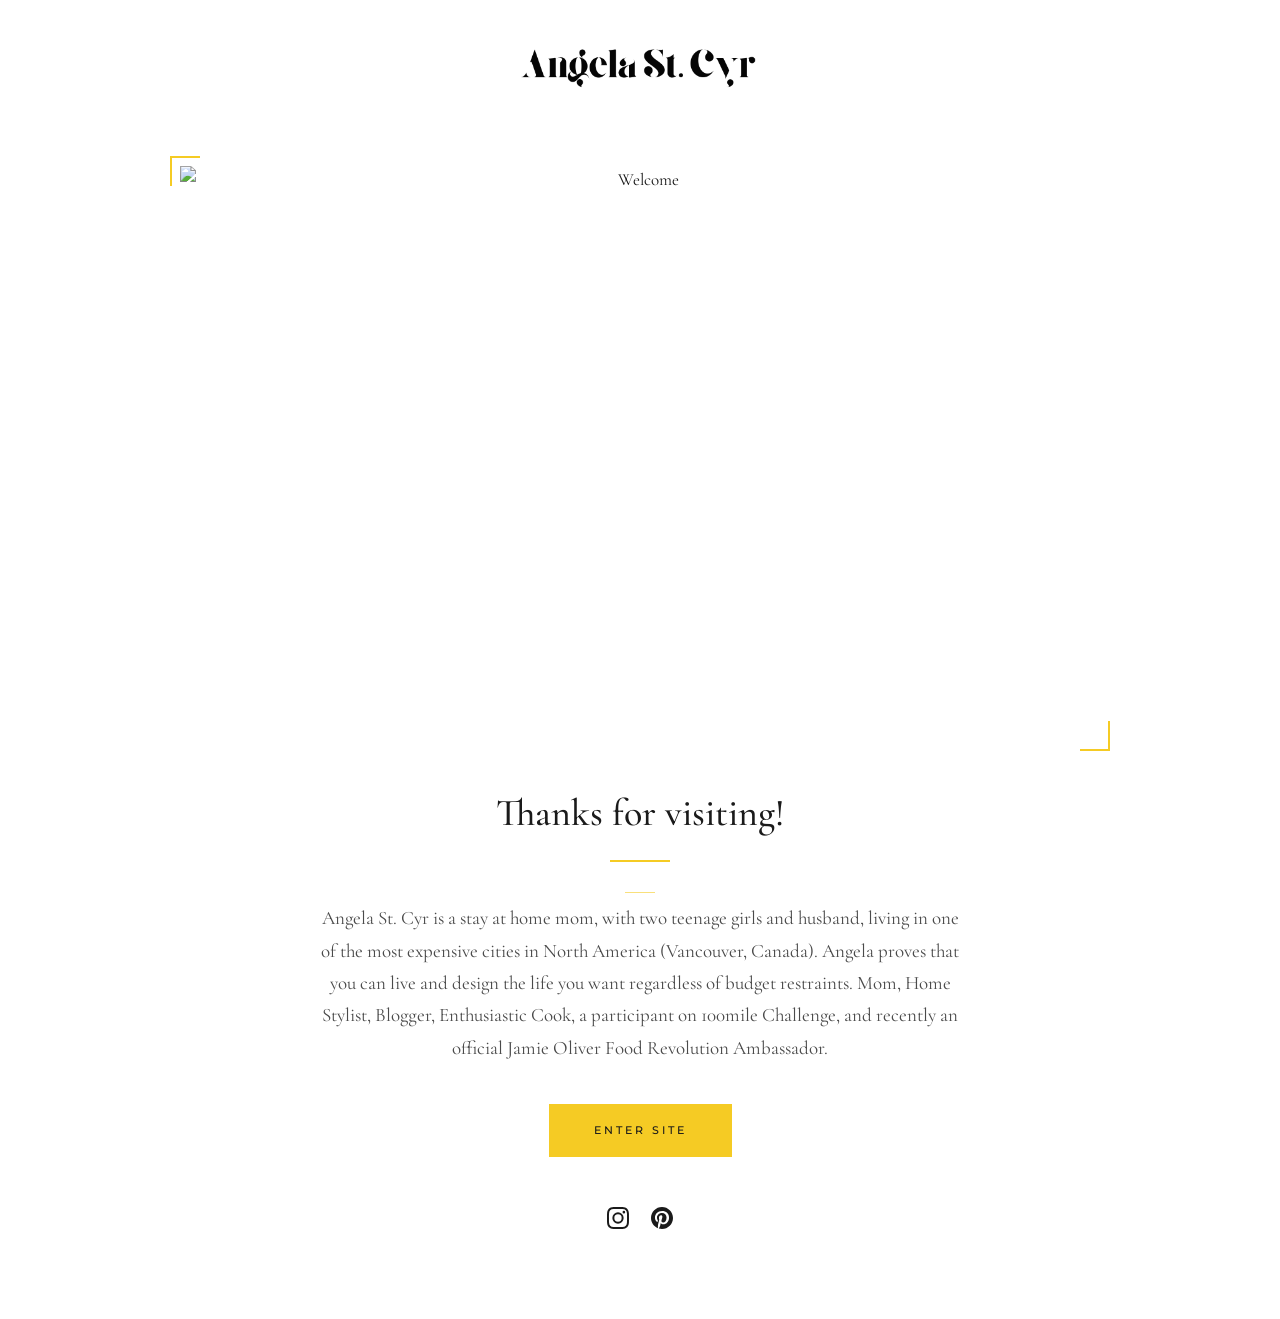
==== index.html @ c0035cd7 "first commit" ====
<!DOCTYPE html>
<html lang="en">
<head>
<meta charset="UTF-8">
<meta name="viewport" content="width=device-width, initial-scale=1.0">
<title>Welcome — Angela St. Cyr</title>
<link rel="preconnect" href="https://fonts.googleapis.com">
<link rel="preconnect" href="https://fonts.gstatic.com" crossorigin>
<link href="https://fonts.googleapis.com/css2?family=Cormorant+Garamond:ital,wght@0,400;0,500;0,600;0,700;1,400;1,500&family=Montserrat:wght@300;400;500&display=swap" rel="stylesheet">
<link rel="stylesheet" href="css/style.css">
</head>
<body class="intro-page">

<header class="intro-header">
  <a href="index.html" data-site-logo class="intro-logo" aria-label="Home"></a>
</header>

<main class="intro-main">
  <div class="intro-image-wrap">
    <div class="intro-image">
      <img id="introImage" src="" alt="Welcome">
    </div>
  </div>

  <h1 class="intro-greeting">Thanks for visiting!</h1>
  <div class="intro-yellow-bar"></div>
  <p class="intro-blurb" id="introBlurb"></p>

  <a href="recipes.html" class="enter-button">Enter Site</a>

  <div class="intro-social">
    <a data-social="instagram" href="#" target="_blank" rel="noopener" aria-label="Instagram">
      <svg width="22" height="22" viewBox="0 0 24 24" fill="currentColor">
        <path d="M12 2.163c3.204 0 3.584.012 4.85.07 3.252.148 4.771 1.691 4.919 4.919.058 1.265.069 1.645.069 4.849 0 3.205-.012 3.584-.069 4.849-.149 3.225-1.664 4.771-4.919 4.919-1.266.058-1.644.07-4.85.07-3.204 0-3.584-.012-4.849-.07-3.26-.149-4.771-1.699-4.919-4.92-.058-1.265-.07-1.644-.07-4.849 0-3.204.013-3.583.07-4.849.149-3.227 1.664-4.771 4.919-4.919 1.266-.057 1.645-.069 4.849-.069zM12 0C8.741 0 8.333.014 7.053.072 2.695.272.273 2.69.073 7.052.014 8.333 0 8.741 0 12c0 3.259.014 3.668.072 4.948.2 4.358 2.618 6.78 6.98 6.98C8.333 23.986 8.741 24 12 24c3.259 0 3.668-.014 4.948-.072 4.354-.2 6.782-2.618 6.979-6.98.059-1.28.073-1.689.073-4.948 0-3.259-.014-3.667-.072-4.947-.196-4.354-2.617-6.78-6.979-6.98C15.668.014 15.259 0 12 0zm0 5.838a6.162 6.162 0 100 12.324 6.162 6.162 0 000-12.324zM12 16a4 4 0 110-8 4 4 0 010 8zm6.406-11.845a1.44 1.44 0 100 2.881 1.44 1.44 0 000-2.881z"/>
      </svg>
    </a>
    <a data-social="pinterest" href="#" target="_blank" rel="noopener" aria-label="Pinterest">
      <svg width="22" height="22" viewBox="0 0 24 24" fill="currentColor">
        <path d="M12 0C5.373 0 0 5.372 0 12c0 5.084 3.163 9.426 7.627 11.174-.105-.949-.2-2.405.042-3.441.218-.937 1.407-5.965 1.407-5.965s-.359-.719-.359-1.782c0-1.668.967-2.914 2.171-2.914 1.023 0 1.518.769 1.518 1.69 0 1.029-.655 2.568-.994 3.995-.283 1.194.599 2.169 1.777 2.169 2.133 0 3.772-2.249 3.772-5.495 0-2.873-2.064-4.882-5.012-4.882-3.414 0-5.418 2.561-5.418 5.207 0 1.031.397 2.138.893 2.738.098.119.112.224.083.345l-.333 1.36c-.053.22-.174.267-.402.161-1.499-.698-2.436-2.889-2.436-4.649 0-3.785 2.75-7.262 7.929-7.262 4.163 0 7.398 2.967 7.398 6.931 0 4.136-2.607 7.464-6.227 7.464-1.216 0-2.359-.631-2.75-1.378l-.748 2.853c-.271 1.043-1.002 2.35-1.492 3.146C9.57 23.812 10.763 24 12 24c6.627 0 12-5.373 12-12S18.627 0 12 0z"/>
      </svg>
    </a>
  </div>
</main>

<script src="js/site.js"></script>
<script>
fetch('recipes.json')
  .then(r => r.json())
  .then(data => {
    const s = data.site || {};
    applySiteInfo(s);
    if (s.intro_image) document.getElementById('introImage').src = s.intro_image;
    if (s.about_short) document.getElementById('introBlurb').textContent = s.about_short;
  });
</script>

</body>
</html>
---- css/style.css ----
/* ===== Base ===== */
:root {
  --bg: #ffffff;
  --bg-soft: #f6f6f6;
  --text: #1a1a1a;
  --text-soft: #4a4a4a;
  --muted: #888;
  --soft: #bbb;
  --border: #ececec;
  --yellow: #f5cb24;
  --yellow-dark: #c9a206;
  --link: #4a9b9b;
  --serif: 'Cormorant Garamond', Georgia, 'Times New Roman', serif;
  --display: 'Cormorant Garamond', Georgia, serif;
  --sans: 'Montserrat', -apple-system, BlinkMacSystemFont, sans-serif;
}

/* ===== Page fade-in animation ===== */
@keyframes fadeInUp {
  from { opacity: 0; transform: translateY(8px); }
  to { opacity: 1; transform: translateY(0); }
}

@keyframes fadeIn {
  from { opacity: 0; }
  to { opacity: 1; }
}

@keyframes growUnderline {
  from { width: 0; }
  to { width: 60px; }
}

@keyframes floatBadge {
  0%, 100% { transform: translateY(0); }
  50% { transform: translateY(-6px); }
}

body {
  animation: fadeIn 0.6s ease-out;
}

/* ===== Scroll to top button ===== */
.scroll-top-btn {
  position: fixed;
  bottom: 30px;
  right: 30px;
  width: 44px;
  height: 44px;
  border-radius: 50%;
  background: var(--yellow);
  color: var(--text);
  border: none;
  cursor: pointer;
  display: flex;
  align-items: center;
  justify-content: center;
  box-shadow: 0 6px 20px rgba(245, 203, 36, 0.35);
  opacity: 0;
  pointer-events: none;
  transition: all 0.3s ease;
  z-index: 90;
}

.scroll-top-btn.visible {
  opacity: 1;
  pointer-events: auto;
}

.scroll-top-btn:hover {
  background: var(--yellow-dark);
  transform: translateY(-3px);
  box-shadow: 0 8px 22px rgba(201, 162, 6, 0.45);
}

/* ===== Scroll progress bar ===== */
.scroll-progress {
  position: fixed;
  top: 0;
  left: 0;
  height: 2px;
  background: var(--yellow);
  width: 0;
  z-index: 200;
  transition: width 0.1s ease-out;
}

/* ===== Decorative dotted divider ===== */
.dot-divider {
  display: flex;
  align-items: center;
  justify-content: center;
  gap: 8px;
  margin: 20px auto;
}

.dot-divider .dot {
  width: 5px;
  height: 5px;
  border-radius: 50%;
  background: var(--yellow);
}

.dot-divider .dot.outer {
  background: transparent;
  border: 1px solid var(--yellow);
}

.dot-divider .line {
  width: 50px;
  height: 1px;
  background: var(--border);
}

/* ===== Floating "Hi, I'm Angela" badge on home banner ===== */
.welcome-banner-image {
  position: relative;
}

.banner-badge {
  position: absolute;
  bottom: -28px;
  right: -10px;
  background: var(--yellow);
  color: var(--text);
  padding: 14px 22px;
  font-family: var(--display);
  font-size: 18px;
  font-weight: 500;
  font-style: italic;
  border-radius: 50%;
  width: 110px;
  height: 110px;
  display: flex;
  align-items: center;
  justify-content: center;
  text-align: center;
  line-height: 1.15;
  box-shadow: 0 8px 24px rgba(245, 203, 36, 0.35);
  animation: floatBadge 3.5s ease-in-out infinite;
  transform-origin: center;
  transition: transform 0.3s;
  z-index: 2;
}

.banner-badge:hover {
  animation-play-state: paused;
  transform: scale(1.05) rotate(-3deg);
}

/* ===== Decorative corner brackets on hero images ===== */
.intro-image-wrap {
  position: relative;
}

.intro-image-wrap::before,
.intro-image-wrap::after {
  content: "";
  position: absolute;
  width: 28px;
  height: 28px;
  border: 2px solid var(--yellow);
  z-index: 2;
  transition: all 0.4s ease;
}

.intro-image-wrap::before {
  top: -10px;
  left: -10px;
  border-right: none;
  border-bottom: none;
}

.intro-image-wrap::after {
  bottom: -10px;
  right: -10px;
  border-left: none;
  border-top: none;
}

.intro-image-wrap:hover::before {
  top: -14px;
  left: -14px;
  width: 36px;
  height: 36px;
}

.intro-image-wrap:hover::after {
  bottom: -14px;
  right: -14px;
  width: 36px;
  height: 36px;
}

/* ===== Quote mark behind blurbs ===== */
.intro-blurb,
.welcome-blurb,
.contact-lead {
  position: relative;
}

.intro-blurb::before,
.welcome-blurb::before {
  content: "";
  position: absolute;
  top: -10px;
  left: 50%;
  transform: translateX(-50%);
  width: 30px;
  height: 1px;
  background: var(--yellow);
  opacity: 0.6;
}

/* ===== Recipe card hover overlay with yellow accent ===== */
.recipe-card-image {
  position: relative;
}

.recipe-card-image::after {
  content: "";
  position: absolute;
  inset: 0;
  background: linear-gradient(180deg, transparent 60%, rgba(245, 203, 36, 0.15) 100%);
  opacity: 0;
  transition: opacity 0.4s;
  pointer-events: none;
}

.recipe-card:hover .recipe-card-image::after {
  opacity: 1;
}

.recipe-card-view-tag {
  position: absolute;
  bottom: 16px;
  left: 50%;
  transform: translate(-50%, 12px);
  background: var(--yellow);
  color: var(--text);
  padding: 7px 18px;
  font-family: var(--sans);
  font-size: 9px;
  letter-spacing: 2.5px;
  text-transform: uppercase;
  font-weight: 500;
  opacity: 0;
  transition: all 0.3s ease;
  white-space: nowrap;
  z-index: 1;
}

.recipe-card:hover .recipe-card-view-tag {
  opacity: 1;
  transform: translate(-50%, 0);
}

/* ===== Yellow side accent bar on tip box ===== */
.post-tip {
  position: relative;
  overflow: hidden;
}

.post-tip::before {
  content: "✦";
  position: absolute;
  top: 14px;
  right: 18px;
  color: var(--yellow);
  font-size: 18px;
  opacity: 0.7;
}

/* ===== Sidebar author name with yellow underline ===== */
.sidebar-author {
  position: relative;
  display: inline-block;
  padding-bottom: 8px;
}

.sidebar-author::after {
  content: "";
  position: absolute;
  bottom: 0;
  left: 0;
  width: 30px;
  height: 1.5px;
  background: var(--yellow);
}

/* ===== Decorative footer ornament ===== */
.footer-ornament {
  display: flex;
  justify-content: center;
  align-items: center;
  gap: 10px;
  margin-bottom: 24px;
}

.footer-ornament .line {
  width: 40px;
  height: 1px;
  background: var(--border);
}

.footer-ornament .mark {
  color: var(--yellow);
  font-size: 12px;
}

/* ===== Side menu yellow accent on hover ===== */
.side-menu-nav a {
  position: relative;
  padding: 4px 18px;
}

.side-menu-nav a::before {
  content: "";
  position: absolute;
  left: 0;
  top: 50%;
  transform: translateY(-50%);
  width: 0;
  height: 6px;
  background: var(--yellow);
  transition: width 0.3s ease;
  border-radius: 3px;
  opacity: 0;
}

.side-menu-nav a:hover::before,
.side-menu-nav a.active::before {
  width: 6px;
  opacity: 1;
}

/* ===== Flexible recipe sections ===== */
.post-description {
  font-family: var(--display);
  font-style: italic;
  font-size: 20px;
  color: var(--text-soft);
  margin-bottom: 30px;
  line-height: 1.5;
}

.post-paragraph {
  font-family: var(--display);
  font-size: 18px;
  line-height: 1.85;
  color: var(--text);
  margin-bottom: 22px;
}

.post-section-heading {
  font-family: var(--display);
  font-size: 24px;
  font-weight: 500;
  color: var(--text);
  margin: 32px 0 18px;
  padding-bottom: 8px;
  position: relative;
  display: inline-block;
}

.post-section-heading::after {
  content: "";
  position: absolute;
  bottom: 0;
  left: 0;
  width: 40px;
  height: 2px;
  background: var(--yellow);
}

.ingredients-list { list-style: none; margin: 0 0 26px; }

.instructions-list {
  list-style: none;
  counter-reset: none;
  margin: 0 0 26px;
}

/* Manual numbering since steps now span multiple lists */
.instructions-list li {
  padding: 14px 0 14px 44px;
  position: relative;
  font-size: 17px;
  line-height: 1.7;
  border-bottom: 1px solid var(--border);
  font-family: var(--display);
}

.instructions-list li::before {
  content: attr(data-step);
  position: absolute;
  left: 0;
  top: 16px;
  width: 28px;
  height: 28px;
  background: var(--yellow);
  color: var(--text);
  border-radius: 50%;
  display: flex;
  align-items: center;
  justify-content: center;
  font-family: var(--display);
  font-size: 14px;
  font-weight: 600;
}

/* ===== Tag chips at the bottom of recipes ===== */
.post-tags {
  margin-top: 36px;
  padding-top: 24px;
  border-top: 1px solid var(--border);
  display: flex;
  flex-wrap: wrap;
  gap: 8px;
}

.post-tag {
  font-family: var(--sans);
  font-size: 10px;
  letter-spacing: 2px;
  text-transform: uppercase;
  color: var(--text-soft);
  background: var(--bg-soft);
  padding: 6px 14px;
  border-radius: 20px;
  transition: all 0.2s;
}

.post-tag:hover {
  background: var(--yellow);
  color: var(--text);
}

/* ===== Section page-title underline animation ===== */
.page-underline,
.post-underline,
.intro-yellow-bar,
.recipe-card-underline {
  position: relative;
  overflow: hidden;
}

/* Subtle yellow shimmer on intro yellow-bar */
.intro-yellow-bar {
  width: 60px;
  height: 2px;
  background: var(--yellow);
  margin: 0 auto 40px;
  position: relative;
}

.intro-yellow-bar::after {
  content: "";
  position: absolute;
  top: 0;
  left: -100%;
  width: 100%;
  height: 100%;
  background: linear-gradient(90deg, transparent, rgba(255, 255, 255, 0.6), transparent);
  animation: shimmer 3s ease-in-out infinite;
}

@keyframes shimmer {
  0% { left: -100%; }
  60%, 100% { left: 100%; }
}

.intro-main > *,
.welcome-banner > *,
.feed-main,
.page-hero > *,
.about-main,
.contact-main,
#recipeMain > * {
  animation: fadeInUp 0.7s ease-out backwards;
}

.intro-main > *:nth-child(1) { animation-delay: 0.05s; }
.intro-main > *:nth-child(2) { animation-delay: 0.15s; }
.intro-main > *:nth-child(3) { animation-delay: 0.25s; }
.intro-main > *:nth-child(4) { animation-delay: 0.35s; }
.intro-main > *:nth-child(5) { animation-delay: 0.45s; }
.intro-main > *:nth-child(6) { animation-delay: 0.55s; }

* { box-sizing: border-box; margin: 0; padding: 0; }

body {
  font-family: var(--serif);
  background: var(--bg);
  color: var(--text);
  line-height: 1.7;
  font-size: 17px;
  font-weight: 400;
  -webkit-font-smoothing: antialiased;
}

.container {
  max-width: 1280px;
  margin: 0 auto;
  padding: 0 40px;
}

a { color: var(--text); text-decoration: none; transition: color 0.2s; }
a:hover { color: var(--yellow-dark); }

img { max-width: 100%; display: block; }

/* ===== Yellow accent helpers ===== */
.recipe-card:hover .recipe-card-underline {
  width: 80px;
  background: var(--yellow);
}
.recipe-card-underline {
  transition: width 0.3s ease;
}
.recipe-card:hover .recipe-card-title {
  color: var(--yellow-dark);
}
.recipe-card-title { transition: color 0.2s; }

/* ===== Site Header (hamburger + logo + icons) ===== */
.site-header {
  background: var(--bg);
  padding: 28px 36px;
  display: grid;
  grid-template-columns: 1fr auto 1fr;
  align-items: center;
  position: sticky;
  top: 0;
  z-index: 50;
  border-bottom: 1px solid var(--border);
}

.menu-toggle {
  background: none;
  border: none;
  cursor: pointer;
  padding: 8px;
  display: flex;
  flex-direction: column;
  gap: 5px;
  width: 32px;
  justify-self: start;
}

.menu-toggle span {
  display: block;
  width: 22px;
  height: 1.5px;
  background: var(--text);
  transition: all 0.3s;
}

.site-logo {
  text-align: center;
  line-height: 1;
  display: flex;
  align-items: center;
  justify-content: center;
}

.site-logo img {
  max-height: 38px;
  width: auto;
  display: block;
}

.header-icons {
  display: flex;
  gap: 22px;
  align-items: center;
  justify-self: end;
}

.header-icons a, .header-icons button {
  color: var(--text);
  background: none;
  border: none;
  cursor: pointer;
  padding: 4px;
  display: flex;
  align-items: center;
  transition: color 0.2s;
}

.header-icons a:hover, .header-icons button:hover {
  color: var(--yellow-dark);
}

/* ===== Slide-out Side Menu ===== */
.side-menu {
  position: fixed;
  top: 0;
  left: 0;
  height: 100vh;
  width: min(780px, 100vw);
  background: var(--bg);
  z-index: 100;
  transform: translateX(-100%);
  transition: transform 0.4s cubic-bezier(0.77, 0, 0.175, 1);
  display: flex;
  flex-direction: column;
  overflow-y: auto;
}

.side-menu.open { transform: translateX(0); }

.side-menu-overlay {
  position: fixed;
  inset: 0;
  background: rgba(0, 0, 0, 0.3);
  z-index: 99;
  opacity: 0;
  pointer-events: none;
  transition: opacity 0.4s;
}

.side-menu-overlay.open {
  opacity: 1;
  pointer-events: auto;
}

.side-menu-close {
  background: none;
  border: none;
  cursor: pointer;
  font-size: 30px;
  color: var(--text);
  padding: 4px 12px;
  margin: 26px 0 0 26px;
  font-family: inherit;
  font-weight: 300;
  line-height: 1;
  align-self: flex-start;
  transition: color 0.2s;
}

.side-menu-close:hover { color: var(--yellow-dark); }

.side-menu-body {
  flex: 1;
  display: grid;
  grid-template-columns: 1fr 1fr;
  gap: 40px;
  padding: 30px 40px 40px;
  align-items: center;
}

.side-menu-nav {
  display: flex;
  flex-direction: column;
  align-items: center;
  justify-content: center;
  gap: 18px;
}

.side-menu-nav a {
  font-family: var(--display);
  font-size: 26px;
  font-weight: 400;
  color: var(--text);
  letter-spacing: 0.3px;
  transition: color 0.2s;
}

.side-menu-nav a:hover, .side-menu-nav a.active {
  color: var(--yellow-dark);
}

/* About card on the right side of the menu */
.side-menu-about {
  display: flex;
  flex-direction: column;
  align-items: center;
  text-align: center;
  padding: 0 10px;
}

.side-menu-about-image {
  width: 100%;
  max-width: 240px;
  aspect-ratio: 1 / 1;
  overflow: hidden;
  border-radius: 50%;
  margin-bottom: 22px;
  background: var(--bg-soft);
}

.side-menu-about-image img {
  width: 100%;
  height: 100%;
  object-fit: cover;
}

.side-menu-about-name {
  font-family: var(--display);
  font-size: 22px;
  font-weight: 500;
  color: var(--text);
  margin-bottom: 4px;
}

.side-menu-about-eyebrow {
  font-family: var(--sans);
  font-size: 10px;
  letter-spacing: 3px;
  text-transform: uppercase;
  color: var(--muted);
  margin-bottom: 14px;
}

.side-menu-about-bio {
  font-family: var(--display);
  font-style: italic;
  font-size: 15px;
  line-height: 1.55;
  color: var(--text-soft);
  margin-bottom: 18px;
  max-width: 240px;
}

.side-menu-about-yellow-bar {
  width: 40px;
  height: 2px;
  background: var(--yellow);
  margin-bottom: 18px;
}

.side-menu-about-links {
  display: flex;
  flex-direction: column;
  gap: 8px;
  margin-top: 4px;
}

.side-menu-about-links a {
  font-family: var(--sans);
  font-size: 10px;
  letter-spacing: 2.5px;
  text-transform: uppercase;
  color: var(--text);
  border-bottom: 1px solid transparent;
  padding-bottom: 2px;
  transition: all 0.2s;
}

.side-menu-about-links a:hover {
  color: var(--yellow-dark);
  border-color: var(--yellow);
}

.side-menu-about-social {
  display: flex;
  gap: 14px;
  margin-top: 14px;
}

.side-menu-about-social a {
  color: var(--text);
  display: flex;
  transition: color 0.2s;
}

.side-menu-about-social a:hover { color: var(--yellow-dark); }

/* ===== Intro / Splash Page ===== */
.intro-page {
  background: var(--bg);
  min-height: 100vh;
  display: flex;
  flex-direction: column;
}

.intro-header {
  padding: 36px 40px 0;
  text-align: center;
}

.intro-logo {
  display: inline-flex;
  align-items: center;
  justify-content: center;
  line-height: 1;
}

.intro-logo img {
  max-height: 60px;
  width: auto;
  max-width: 90vw;
  display: block;
}

.intro-logo .logo-amp {
  font-style: italic;
  font-weight: 400;
}

.intro-main {
  flex: 1;
  display: flex;
  flex-direction: column;
  align-items: center;
  justify-content: center;
  padding: 60px 40px;
  text-align: center;
}

.intro-image-wrap {
  max-width: 920px;
  width: 100%;
  margin-bottom: 50px;
}

.intro-image {
  width: 100%;
  aspect-ratio: 16 / 10;
  overflow: hidden;
}

.intro-image img {
  width: 100%;
  height: 100%;
  object-fit: cover;
}

.intro-greeting {
  font-family: var(--display);
  font-size: 38px;
  font-weight: 500;
  color: var(--text);
  margin-bottom: 24px;
  line-height: 1.2;
}

.intro-blurb {
  font-family: var(--display);
  font-size: 19px;
  line-height: 1.7;
  color: var(--text-soft);
  max-width: 640px;
  margin: 0 auto 40px;
  font-weight: 400;
}

.intro-search {
  display: flex;
  align-items: center;
  border-bottom: 1px solid var(--text);
  padding: 6px 0;
  max-width: 420px;
  width: 100%;
  margin: 0 auto 50px;
}

.intro-search input {
  flex: 1;
  border: none;
  outline: none;
  background: transparent;
  font-family: var(--serif);
  font-size: 17px;
  padding: 8px 0;
  color: var(--text);
}

.intro-search input::placeholder {
  color: var(--muted);
  font-style: italic;
}

.intro-search button {
  background: none;
  border: none;
  color: var(--text);
  cursor: pointer;
  padding: 6px;
  display: flex;
}

.enter-button {
  display: inline-block;
  font-family: var(--sans);
  font-size: 11px;
  letter-spacing: 3px;
  text-transform: uppercase;
  color: var(--text);
  background: var(--yellow);
  border: 1px solid var(--yellow);
  padding: 16px 44px;
  margin-bottom: 50px;
  transition: all 0.25s;
  font-weight: 500;
}

.enter-button:hover {
  background: var(--yellow-dark);
  border-color: var(--yellow-dark);
  color: var(--text);
  letter-spacing: 4px;
}

.intro-social {
  display: flex;
  justify-content: center;
  gap: 22px;
  margin-bottom: 30px;
}

.intro-social a {
  color: var(--text);
  display: flex;
  transition: color 0.2s;
}

.intro-social a:hover { color: var(--yellow-dark); }

/* ===== Welcome Banner (home page top) ===== */
.welcome-banner {
  text-align: center;
  padding: 60px 40px 50px;
  background: var(--bg);
}

.welcome-banner-image {
  max-width: 720px;
  margin: 0 auto 36px;
  aspect-ratio: 16 / 8;
  overflow: hidden;
}

.welcome-banner-image img {
  width: 100%;
  height: 100%;
  object-fit: cover;
}

.welcome-greeting {
  font-family: var(--display);
  font-size: 30px;
  font-weight: 500;
  margin-bottom: 16px;
  color: var(--text);
}

.welcome-blurb {
  font-family: var(--display);
  font-size: 18px;
  line-height: 1.7;
  color: var(--text-soft);
  max-width: 600px;
  margin: 0 auto;
}

/* ===== Filter Bar ===== */
.filter-bar {
  padding: 30px 0 50px;
  text-align: center;
}

.search-bar {
  position: relative;
  max-width: 420px;
  margin: 0 auto 22px;
}

.search-bar input {
  width: 100%;
  padding: 12px 40px 12px 18px;
  border: none;
  border-bottom: 1px solid var(--text);
  background: transparent;
  font-family: var(--serif);
  font-size: 16px;
  color: var(--text);
  outline: none;
}

.search-bar input::placeholder {
  color: var(--muted);
  font-style: italic;
}

.search-icon {
  position: absolute;
  right: 8px;
  top: 50%;
  transform: translateY(-50%);
  color: var(--text);
  pointer-events: none;
}

.category-filters {
  display: flex;
  flex-wrap: wrap;
  justify-content: center;
  gap: 6px;
}

.filter-chip {
  background: transparent;
  border: 1px solid var(--border);
  padding: 6px 16px;
  font-family: var(--sans);
  font-size: 10px;
  letter-spacing: 2.5px;
  text-transform: uppercase;
  color: var(--muted);
  cursor: pointer;
  transition: all 0.2s;
}

.filter-chip:hover { border-color: var(--yellow); color: var(--text); }
.filter-chip.active { background: var(--yellow); border-color: var(--yellow); color: var(--text); }

/* ===== Recipe Grid (3-column square images) ===== */
.feed-main {
  padding: 20px 40px 100px;
}

.recipe-grid {
  display: grid;
  grid-template-columns: repeat(3, 1fr);
  gap: 60px 40px;
  max-width: 1280px;
  margin: 0 auto;
}

.recipe-card {
  display: flex;
  flex-direction: column;
  text-align: center;
  cursor: pointer;
}

.recipe-card-image {
  width: 100%;
  aspect-ratio: 1 / 1;
  overflow: hidden;
  margin-bottom: 24px;
  background: var(--bg-soft);
}

.recipe-card-image img {
  width: 100%;
  height: 100%;
  object-fit: cover;
  transition: transform 0.6s ease;
}

.recipe-card:hover .recipe-card-image img {
  transform: scale(1.03);
}

.recipe-card-title {
  font-family: var(--display);
  font-size: 24px;
  font-weight: 500;
  line-height: 1.25;
  color: var(--text);
  margin-bottom: 14px;
  padding: 0 10px;
}

.recipe-card-underline {
  width: 60px;
  height: 1.5px;
  background: var(--yellow);
  margin: 0 auto 14px;
}

.recipe-card-category {
  font-family: var(--sans);
  font-size: 10px;
  letter-spacing: 2.5px;
  text-transform: uppercase;
  color: var(--text);
  font-weight: 400;
}

.no-results {
  text-align: center;
  font-family: var(--display);
  font-style: italic;
  font-size: 20px;
  color: var(--muted);
  padding: 60px 0;
  grid-column: 1 / -1;
}

/* ===== Single Post Page ===== */
.post-hero {
  width: 100%;
  max-height: 70vh;
  overflow: hidden;
  background: var(--bg-soft);
  position: relative;
}

.post-hero::before,
.post-hero::after {
  content: "";
  position: absolute;
  width: 50px;
  height: 4px;
  background: var(--yellow);
  z-index: 2;
}

.post-hero::before {
  top: 24px;
  left: 24px;
}

.post-hero::after {
  bottom: 24px;
  right: 24px;
}

.post-hero img {
  width: 100%;
  max-height: 70vh;
  object-fit: cover;
  display: block;
}

.post-title-block {
  text-align: center;
  padding: 50px 40px 30px;
  max-width: 900px;
  margin: 0 auto;
}

.post-title-block h1 {
  font-family: var(--display);
  font-size: 44px;
  font-weight: 500;
  line-height: 1.2;
  color: var(--text);
  margin-bottom: 18px;
}

.post-title-block .post-underline {
  width: 80px;
  height: 1.5px;
  background: var(--yellow);
  margin: 0 auto 18px;
}

.post-title-block .post-category {
  font-family: var(--sans);
  font-size: 11px;
  letter-spacing: 3px;
  text-transform: uppercase;
  color: var(--text);
}

.post-body {
  display: grid;
  grid-template-columns: 1fr 280px;
  gap: 80px;
  max-width: 1100px;
  margin: 0 auto;
  padding: 30px 40px 80px;
}

.post-content {
  font-family: var(--display);
  font-size: 18px;
  line-height: 1.85;
  color: var(--text);
}

.post-content p { margin-bottom: 18px; }

.post-meta-row {
  display: flex;
  gap: 24px;
  margin-bottom: 36px;
  padding-bottom: 24px;
  border-bottom: 1px solid var(--border);
  flex-wrap: wrap;
}

.post-meta-item {
  font-family: var(--sans);
  font-size: 11px;
  letter-spacing: 2px;
  text-transform: uppercase;
  color: var(--muted);
}

.post-meta-item strong {
  color: var(--text);
  font-weight: 500;
}

.ingredients-list li {
  padding: 8px 0;
  border-bottom: 1px solid var(--border);
  font-size: 16px;
  color: var(--text);
  font-family: var(--display);
}

.post-tip {
  margin: 30px 0;
  padding: 22px 26px;
  background: var(--bg-soft);
  border-left: 2px solid var(--yellow);
}

.post-tip-label {
  font-family: var(--sans);
  font-size: 10px;
  letter-spacing: 3px;
  text-transform: uppercase;
  color: var(--text);
  margin-bottom: 8px;
}

.post-tip-text {
  font-family: var(--display);
  font-style: italic;
  font-size: 17px;
  color: var(--text);
  line-height: 1.6;
}

/* ===== Post Sidebar (Most Recent Posts) ===== */
.post-sidebar {
  font-family: var(--display);
}

.sidebar-author {
  font-family: var(--display);
  font-size: 19px;
  color: var(--link);
  font-weight: 500;
  margin-bottom: 30px;
}

.sidebar-section-title {
  font-family: var(--display);
  font-size: 22px;
  font-weight: 500;
  color: var(--text);
  margin-bottom: 22px;
}

.sidebar-recent {
  display: flex;
  flex-direction: column;
  gap: 22px;
}

.sidebar-recent-item {
  display: block;
}

.sidebar-recent-image {
  width: 100%;
  aspect-ratio: 4 / 3;
  overflow: hidden;
  margin-bottom: 12px;
  background: var(--bg-soft);
}

.sidebar-recent-image img {
  width: 100%;
  height: 100%;
  object-fit: cover;
  transition: transform 0.5s;
}

.sidebar-recent-item:hover .sidebar-recent-image img {
  transform: scale(1.03);
}

.sidebar-recent-title {
  font-family: var(--display);
  font-size: 16px;
  font-weight: 500;
  color: var(--text);
  line-height: 1.3;
  margin-bottom: 6px;
}

.sidebar-recent-category {
  font-family: var(--sans);
  font-size: 9px;
  letter-spacing: 2px;
  text-transform: uppercase;
  color: var(--muted);
}

.sidebar-recent-item:hover .sidebar-recent-title {
  color: var(--link);
}

/* About / Contact pages */
.page-hero {
  text-align: center;
  padding: 70px 40px 40px;
  position: relative;
}

.page-hero::before {
  content: "";
  position: absolute;
  top: 30px;
  left: 50%;
  transform: translateX(-50%);
  width: 8px;
  height: 8px;
  background: var(--yellow);
  border-radius: 50%;
}

.page-hero h1 {
  font-family: var(--display);
  font-size: 44px;
  font-weight: 500;
  margin-bottom: 14px;
  color: var(--text);
}

.page-hero .page-underline {
  width: 80px;
  height: 1.5px;
  background: var(--yellow);
  margin: 0 auto 18px;
}

.page-hero .page-subtitle {
  font-family: var(--display);
  font-style: italic;
  font-size: 19px;
  color: var(--text-soft);
  max-width: 600px;
  margin: 0 auto;
}

/* About page */
.about-main { padding: 30px 40px 80px; }

.about-layout {
  display: grid;
  grid-template-columns: 1fr 1.2fr;
  gap: 70px;
  max-width: 1100px;
  margin: 0 auto;
  align-items: start;
}

.about-image {
  aspect-ratio: 4 / 5;
  overflow: hidden;
}

.about-image img { width: 100%; height: 100%; object-fit: cover; }

.about-text { font-family: var(--display); }

.about-text p {
  margin-bottom: 18px;
  font-size: 18px;
  color: var(--text);
  line-height: 1.8;
}

.about-text .about-lead {
  font-family: var(--display);
  font-size: 22px;
  font-style: italic;
  color: var(--text);
  margin-bottom: 24px;
  line-height: 1.5;
}

.about-signature { margin-top: 36px; }

.signature-text {
  font-family: var(--display);
  font-style: italic;
  color: var(--muted);
  font-size: 17px;
  margin-bottom: 6px !important;
}

.signature-name {
  font-family: var(--display);
  font-size: 28px;
  font-weight: 500;
  color: var(--text);
  line-height: 1;
}

.about-values {
  max-width: 1100px;
  margin: 80px auto 0;
  padding-top: 60px;
  border-top: 1px solid var(--border);
  display: grid;
  grid-template-columns: repeat(3, 1fr);
  gap: 50px;
  text-align: center;
}

.value-eyebrow {
  font-family: var(--sans);
  font-size: 10px;
  letter-spacing: 3px;
  text-transform: uppercase;
  color: var(--muted);
  margin-bottom: 12px;
}

.value-title {
  font-family: var(--display);
  font-size: 26px;
  font-weight: 500;
  color: var(--text);
  margin-bottom: 12px;
}

.value-text {
  font-family: var(--display);
  font-style: italic;
  font-size: 17px;
  color: var(--text-soft);
  line-height: 1.6;
}

/* Contact page */
.contact-main { padding: 30px 40px 80px; }

.contact-layout {
  display: grid;
  grid-template-columns: 1fr 1.3fr;
  gap: 70px;
  max-width: 1100px;
  margin: 0 auto;
}

.contact-lead {
  font-family: var(--display);
  font-size: 19px;
  font-style: italic;
  color: var(--text-soft);
  line-height: 1.6;
  margin-bottom: 36px;
}

.contact-info { display: flex; flex-direction: column; gap: 22px; }

.contact-info-item {
  padding-bottom: 18px;
  border-bottom: 1px solid var(--border);
}

.contact-label {
  font-family: var(--sans);
  font-size: 10px;
  letter-spacing: 3px;
  text-transform: uppercase;
  color: var(--muted);
  margin-bottom: 6px;
}

.contact-value {
  font-family: var(--display);
  font-size: 18px;
  color: var(--text);
}

.contact-value a {
  color: var(--text);
  border-bottom: 1px solid var(--text);
  padding-bottom: 1px;
}

.contact-value a:hover { color: var(--yellow-dark); border-color: var(--yellow); }

.contact-form {
  background: var(--bg);
  padding: 0;
}

.form-group { margin-bottom: 20px; }

.form-group label {
  display: block;
  font-family: var(--sans);
  font-size: 10px;
  letter-spacing: 2.5px;
  text-transform: uppercase;
  color: var(--muted);
  margin-bottom: 8px;
}

.form-group input,
.form-group select,
.form-group textarea {
  width: 100%;
  padding: 12px 14px;
  border: 1px solid var(--border);
  background: var(--bg);
  font-family: var(--serif);
  font-size: 16px;
  color: var(--text);
  outline: none;
  transition: border-color 0.2s;
}

.form-group select {
  cursor: pointer;
  appearance: none;
  background-image: url("data:image/svg+xml,%3Csvg xmlns='http://www.w3.org/2000/svg' width='12' height='8' viewBox='0 0 12 8'%3E%3Cpath fill='%23888' d='M6 8L0 0h12z'/%3E%3C/svg%3E");
  background-repeat: no-repeat;
  background-position: right 14px center;
  padding-right: 36px;
}

.form-group textarea { resize: vertical; min-height: 130px; }

.form-group input:focus,
.form-group select:focus,
.form-group textarea:focus {
  border-color: var(--text);
}

.contact-submit {
  font-family: var(--sans);
  font-size: 11px;
  letter-spacing: 3px;
  text-transform: uppercase;
  color: var(--text);
  background: var(--yellow);
  border: 1px solid var(--yellow);
  padding: 14px 36px;
  cursor: pointer;
  transition: all 0.25s;
  font-weight: 500;
}

.contact-submit:hover {
  background: var(--yellow-dark);
  border-color: var(--yellow-dark);
  letter-spacing: 4px;
}

.form-note {
  margin-top: 16px;
  font-family: var(--display);
  font-style: italic;
  font-size: 14px;
  color: var(--muted);
}

/* ===== Footer ===== */
.site-footer {
  background: var(--bg);
  padding: 60px 0 40px;
  text-align: center;
  margin-top: 60px;
  border-top: 1px solid var(--border);
}

.footer-logo {
  display: flex;
  justify-content: center;
  margin-bottom: 16px;
  line-height: 1;
}

.footer-logo img {
  max-height: 32px;
  width: auto;
  display: block;
}

.footer-logo .logo-amp {
  font-style: italic;
  font-weight: 400;
}

.footer-social {
  display: flex;
  justify-content: center;
  gap: 18px;
  margin-bottom: 22px;
}

.footer-social a {
  color: var(--text);
  display: flex;
  transition: color 0.2s;
}

.footer-social a:hover { color: var(--yellow-dark); }

.footer-links {
  font-family: var(--sans);
  font-size: 10px;
  letter-spacing: 2.5px;
  text-transform: uppercase;
  color: var(--muted);
  margin-bottom: 14px;
}

.footer-links a { color: var(--muted); }
.footer-links a:hover { color: var(--text); }

.footer-sep { margin: 0 10px; color: var(--soft); }

.footer-text {
  font-family: var(--display);
  font-style: italic;
  font-size: 13px;
  color: var(--soft);
}

.back-link {
  display: inline-block;
  font-family: var(--sans);
  font-size: 11px;
  letter-spacing: 3px;
  text-transform: uppercase;
  color: var(--text);
  margin: 30px 0;
  border-bottom: 1px solid var(--text);
  padding-bottom: 3px;
}

.back-link:hover { color: var(--yellow-dark); border-color: var(--yellow); }

/* ===== Responsive ===== */
@media (max-width: 900px) {
  .recipe-grid { grid-template-columns: repeat(2, 1fr); gap: 40px 28px; }
  .post-body { grid-template-columns: 1fr; gap: 50px; }
  .about-layout { grid-template-columns: 1fr; gap: 40px; }
  .about-values { grid-template-columns: 1fr; gap: 40px; }
  .contact-layout { grid-template-columns: 1fr; gap: 40px; }
}

@media (max-width: 600px) {
  .site-header { padding: 20px 20px; }
  .site-logo img { max-height: 28px; }
  .header-icons { gap: 14px; }

  .intro-logo img { max-height: 44px; }
  .intro-greeting { font-size: 26px; }
  .intro-blurb { font-size: 17px; }
  .intro-image-wrap { margin-bottom: 36px; }

  .welcome-greeting { font-size: 24px; }
  .welcome-blurb { font-size: 16px; }

  .recipe-grid { grid-template-columns: 1fr; gap: 40px; }
  .recipe-card-title { font-size: 22px; }

  .post-title-block h1 { font-size: 30px; }
  .post-title-block { padding: 36px 20px 20px; }
  .post-body { padding: 20px 20px 60px; gap: 40px; }

  .page-hero h1 { font-size: 32px; }
  .container { padding: 0 20px; }
  .feed-main { padding: 20px 20px 60px; }
  .about-main, .contact-main { padding: 30px 20px 60px; }

  .side-menu-body {
    grid-template-columns: 1fr;
    gap: 30px;
    padding: 20px 30px 40px;
  }
  .side-menu-about { order: -1; }
  .side-menu-about-image { max-width: 160px; }
  .side-menu-nav a { font-size: 22px; }
  .side-menu-nav { gap: 14px; }
}
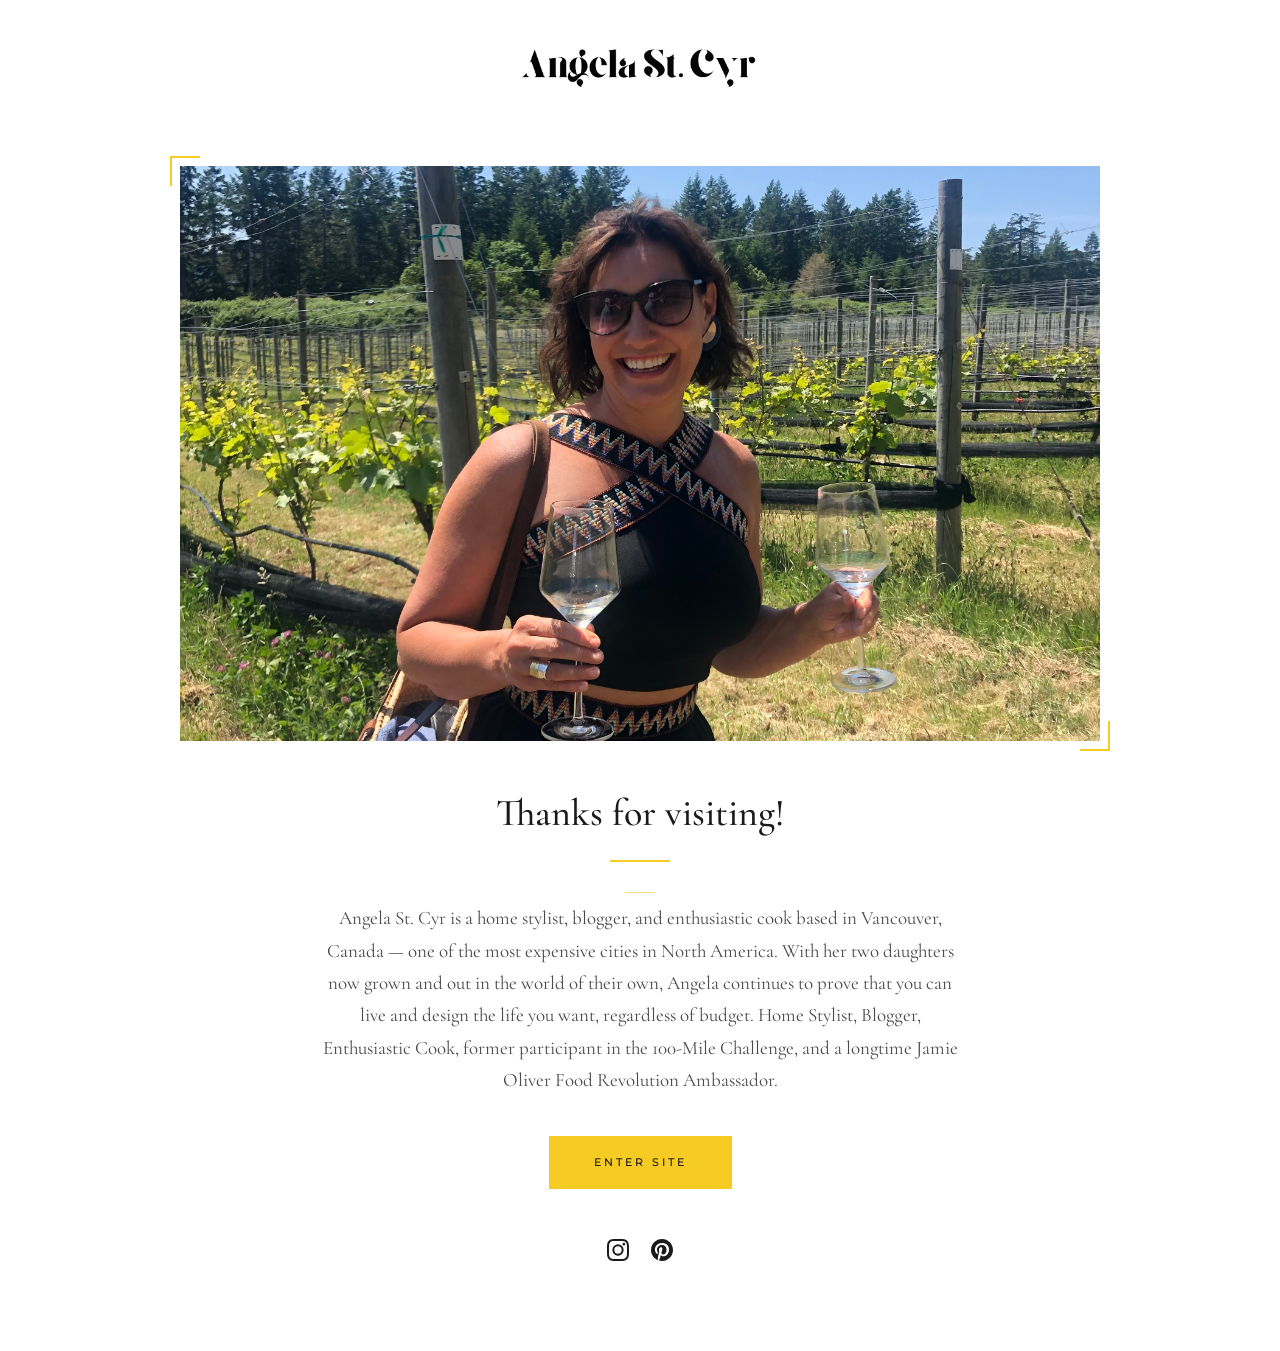
==== commit 0ba5fca6: "update2" ====
--- a/index.html
+++ b/index.html
@@ -3,11 +3,12 @@
 <head>
 <meta charset="UTF-8">
 <meta name="viewport" content="width=device-width, initial-scale=1.0">
-<title>Welcome — Angela St. Cyr</title>
+<title>Angela St. Cyr</title>
 <link rel="preconnect" href="https://fonts.googleapis.com">
 <link rel="preconnect" href="https://fonts.gstatic.com" crossorigin>
 <link href="https://fonts.googleapis.com/css2?family=Cormorant+Garamond:ital,wght@0,400;0,500;0,600;0,700;1,400;1,500&family=Montserrat:wght@300;400;500&display=swap" rel="stylesheet">
 <link rel="stylesheet" href="css/style.css">
+<link rel="icon" href="images/favicon.webp">
 </head>
 <body class="intro-page">
 
